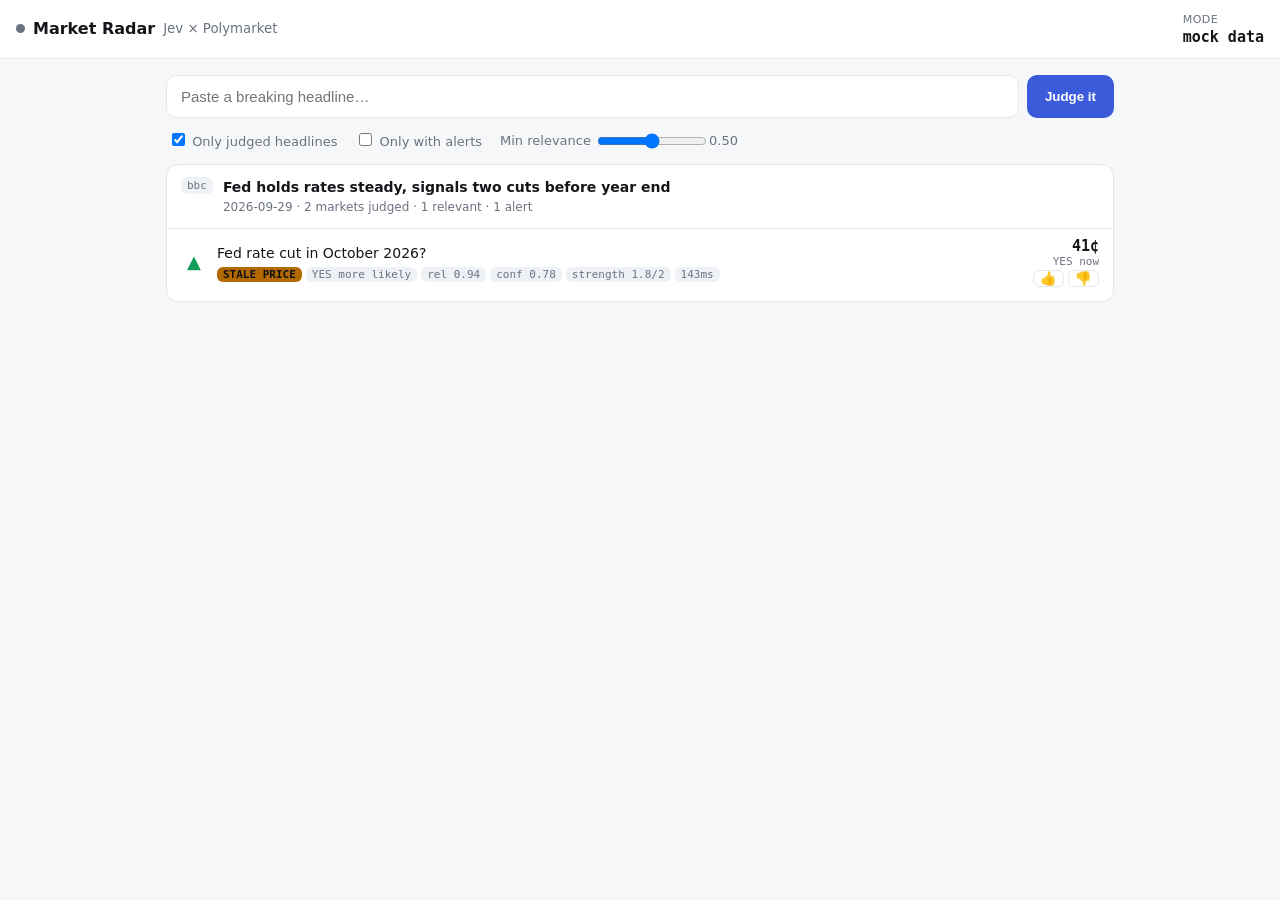
==== web/index.html @ 79f356f4 "Jev market radar prototype: markets, news ingest, Jev judge, alerts, API, dashboard, eval Co-Authore" ====
<!doctype html>
<html lang="en">
<head>
<meta charset="utf-8">
<meta name="viewport" content="width=device-width, initial-scale=1">
<title>Market Radar</title>
<link rel="stylesheet" href="style.css">
</head>
<body>
<header class="top">
  <div class="brand"><span class="dot" id="live"></span> Market Radar <small>Jev × Polymarket</small></div>
  <dl class="stats" id="stats"></dl>
</header>

<main>
  <form id="paste" class="paste">
    <input id="title" placeholder="Paste a breaking headline…" autocomplete="off" required>
    <button type="submit">Judge it</button>
  </form>

  <div class="bar">
    <label><input type="checkbox" id="onlyJudged" checked> Only judged headlines</label>
    <label><input type="checkbox" id="onlyAlerts"> Only with alerts</label>
    <label>Min relevance <input type="range" id="minRel" min="0" max="1" step="0.05" value="0.5"><span id="minRelV">0.50</span></label>
  </div>

  <section id="feed" class="feed"></section>
</main>

<template id="tpl-card">
  <article class="card">
    <button class="head" type="button">
      <span class="src"></span>
      <span class="title"></span>
      <span class="meta"></span>
    </button>
    <ol class="judgments"></ol>
  </article>
</template>

<script src="app.js"></script>
</body>
</html>
---- web/style.css ----
:root {
  --bg: #f6f7f9; --panel: #ffffff; --ink: #14161a; --muted: #6b7280; --line: #e4e7ec;
  --yes: #0f9d58; --no: #d93025; --warn: #b26a00; --accent: #3b5bdb; --chip: #eef1f6;
  --mono: ui-monospace, SFMono-Regular, Menlo, monospace;
}
@media (prefers-color-scheme: dark) {
  :root {
    --bg: #0d0f12; --panel: #15181d; --ink: #e8eaed; --muted: #8b93a1; --line: #242a33;
    --yes: #34c77b; --no: #ff6b61; --warn: #f0a93b; --accent: #7c9cff; --chip: #1e232b;
  }
}
* { box-sizing: border-box; }
body { margin: 0; background: var(--bg); color: var(--ink); font: 14px/1.45 -apple-system, system-ui, sans-serif; }
.top { position: sticky; top: 0; z-index: 2; display: flex; flex-wrap: wrap; gap: 12px 24px; align-items: center;
  justify-content: space-between; padding: 12px 16px; background: var(--panel); border-bottom: 1px solid var(--line); }
.brand { font-weight: 700; font-size: 16px; display: flex; align-items: center; gap: 8px; }
.brand small { font-weight: 400; color: var(--muted); }
.dot { width: 9px; height: 9px; border-radius: 50%; background: var(--muted); }
.dot.on { background: var(--yes); box-shadow: 0 0 0 4px color-mix(in srgb, var(--yes) 25%, transparent); }
.stats { display: flex; flex-wrap: wrap; gap: 6px 18px; margin: 0; }
.stats div { display: flex; flex-direction: column; }
.stats dt { font-size: 11px; color: var(--muted); text-transform: uppercase; letter-spacing: .04em; }
.stats dd { margin: 0; font: 600 15px var(--mono); }
main { max-width: 980px; margin: 0 auto; padding: 16px; }
.paste { display: flex; gap: 8px; }
.paste input { flex: 1; min-width: 0; padding: 12px 14px; font-size: 15px; border-radius: 10px; border: 1px solid var(--line);
  background: var(--panel); color: var(--ink); }
.paste button { padding: 0 18px; border: 0; border-radius: 10px; background: var(--accent); color: #fff; font-weight: 600; cursor: pointer; }
.paste button:disabled { opacity: .6; cursor: progress; }
.bar { display: flex; flex-wrap: wrap; gap: 8px 18px; margin: 12px 2px; color: var(--muted); font-size: 13px; align-items: center; }
.bar input[type=range] { vertical-align: middle; width: 110px; }
.feed { display: flex; flex-direction: column; gap: 10px; }
.card { background: var(--panel); border: 1px solid var(--line); border-radius: 12px; overflow: hidden; }
.card.fresh { animation: flash 1.2s ease-out; }
@keyframes flash { from { box-shadow: 0 0 0 3px var(--accent); } to { box-shadow: 0 0 0 0 transparent; } }
.head { all: unset; display: grid; grid-template-columns: auto 1fr; gap: 2px 10px; padding: 12px 14px; cursor: pointer; width: 100%; box-sizing: border-box; }
.src { grid-row: span 2; align-self: start; font: 11px var(--mono); color: var(--muted); background: var(--chip); padding: 2px 6px; border-radius: 6px; }
.title { font-weight: 600; }
.meta { color: var(--muted); font-size: 12px; }
.judgments { list-style: none; margin: 0; padding: 0 0 6px; border-top: 1px solid var(--line); }
.card.collapsed .judgments { display: none; }
.j { display: grid; grid-template-columns: 26px 1fr auto; gap: 4px 10px; padding: 8px 14px; align-items: center; }
.j + .j { border-top: 1px dashed var(--line); }
.arrow { font-size: 18px; text-align: center; }
.up { color: var(--yes); } .down { color: var(--no); } .flat { color: var(--muted); }
.q a { color: inherit; text-decoration: none; } .q a:hover { text-decoration: underline; }
.chips { display: flex; flex-wrap: wrap; gap: 4px; margin-top: 3px; }
.chip { font: 11px var(--mono); background: var(--chip); padding: 1px 6px; border-radius: 6px; color: var(--muted); }
.chip.alert { background: var(--warn); color: #111; font-weight: 700; }
.price { font: 600 15px var(--mono); text-align: right; }
.price small { display: block; font-weight: 400; font-size: 11px; color: var(--muted); }
.vote { display: flex; gap: 4px; justify-content: flex-end; margin-top: 2px; }
.vote button { border: 1px solid var(--line); background: transparent; color: var(--ink); border-radius: 6px; cursor: pointer; padding: 0 6px; }
.vote button.done { background: var(--chip); }
.empty { color: var(--muted); padding: 30px; text-align: center; }
@media (max-width: 600px) { .j { grid-template-columns: 22px 1fr; } .price { grid-column: 2; text-align: left; } }
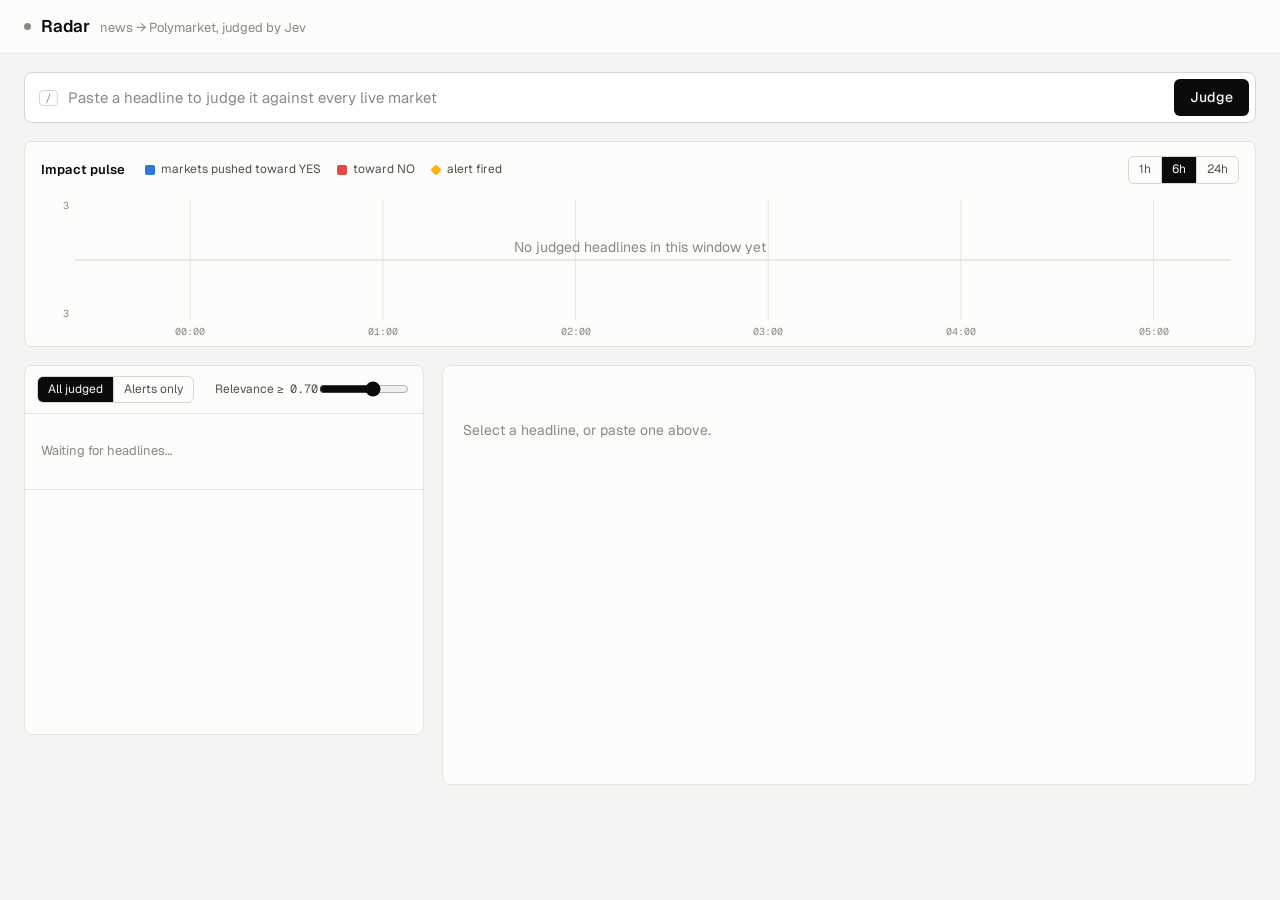
==== commit c42554ef: "Radar dashboard v2, honest hit-rate stats, prompt versioning, feedback-to-eval export Co-Authored-By" ====
--- a/web/index.html
+++ b/web/index.html
@@ -3,40 +3,55 @@
 <head>
 <meta charset="utf-8">
 <meta name="viewport" content="width=device-width, initial-scale=1">
-<title>Market Radar</title>
+<title>Radar</title>
+<link rel="preconnect" href="https://fonts.googleapis.com">
+<link rel="preconnect" href="https://fonts.gstatic.com" crossorigin>
+<link href="https://fonts.googleapis.com/css2?family=Geist:wght@400;500;600&family=Geist+Mono:wght@400;500&display=swap" rel="stylesheet">
 <link rel="stylesheet" href="style.css">
 </head>
 <body>
 <header class="top">
-  <div class="brand"><span class="dot" id="live"></span> Market Radar <small>Jev × Polymarket</small></div>
-  <dl class="stats" id="stats"></dl>
+  <div class="brand">
+    <span class="live" id="live" title="Live stream"></span>
+    <strong>Radar</strong><span class="sub">news → Polymarket, judged by Jev</span>
+  </div>
+  <dl class="kpis" id="kpis"></dl>
 </header>
 
-<main>
-  <form id="paste" class="paste">
-    <input id="title" placeholder="Paste a breaking headline…" autocomplete="off" required>
-    <button type="submit">Judge it</button>
-  </form>
+<form class="cmd" id="cmd" autocomplete="off">
+  <span class="kbd">/</span>
+  <input id="cmdInput" placeholder="Paste a headline to judge it against every live market">
+  <button type="submit" id="cmdBtn">Judge</button>
+</form>
 
-  <div class="bar">
-    <label><input type="checkbox" id="onlyJudged" checked> Only judged headlines</label>
-    <label><input type="checkbox" id="onlyAlerts"> Only with alerts</label>
-    <label>Min relevance <input type="range" id="minRel" min="0" max="1" step="0.05" value="0.5"><span id="minRelV">0.50</span></label>
+<section class="pulse" aria-label="Headline impact over time">
+  <div class="pulse-head">
+    <h2>Impact pulse</h2>
+    <p class="legend">
+      <span><i class="sw yes"></i>markets pushed toward YES</span>
+      <span><i class="sw no"></i>toward NO</span>
+      <span><i class="sw alert"></i>alert fired</span>
+    </p>
+    <div class="seg" id="range" role="group" aria-label="Time range">
+      <button data-h="1">1h</button><button data-h="6" class="on">6h</button><button data-h="24">24h</button>
+    </div>
   </div>
+  <div class="pulse-plot" id="pulse"><div class="tip" id="tip" hidden></div></div>
+</section>
 
-  <section id="feed" class="feed"></section>
+<main class="grid">
+  <section class="feed-col">
+    <div class="feed-head">
+      <div class="seg" id="filter" role="group" aria-label="Filter">
+        <button data-f="all" class="on">All judged</button><button data-f="alerts">Alerts only</button>
+      </div>
+      <label class="rel">Relevance ≥ <output id="minRelV">0.70</output>
+        <input type="range" id="minRel" min="0.3" max="0.95" step="0.05" value="0.7"></label>
+    </div>
+    <ol class="feed" id="feed"></ol>
+  </section>
+  <section class="detail" id="detail" aria-live="polite"></section>
 </main>
-
-<template id="tpl-card">
-  <article class="card">
-    <button class="head" type="button">
-      <span class="src"></span>
-      <span class="title"></span>
-      <span class="meta"></span>
-    </button>
-    <ol class="judgments"></ol>
-  </article>
-</template>
 
 <script src="app.js"></script>
 </body>
--- a/web/style.css
+++ b/web/style.css
@@ -1,56 +1,154 @@
 :root {
-  --bg: #f6f7f9; --panel: #ffffff; --ink: #14161a; --muted: #6b7280; --line: #e4e7ec;
-  --yes: #0f9d58; --no: #d93025; --warn: #b26a00; --accent: #3b5bdb; --chip: #eef1f6;
-  --mono: ui-monospace, SFMono-Regular, Menlo, monospace;
+  color-scheme: light;
+  --bg: #f4f4f2; --surface: #fcfcfb; --raise: #ffffff; --line: #e6e5e1; --line-2: #d6d5d0;
+  --ink: #0b0b0b; --ink-2: #52514e; --ink-3: #8a8983;
+  --yes: #2a78d6; --yes-soft: #9ec5f4; --no: #e34948; --no-soft: #f3a7a6; --mid: #d9d8d3;
+  --warn: #fab219; --good: #0ca30c; --bad: #d03b3b; --focus: #2a78d6;
+  --sans: "Geist", ui-sans-serif, system-ui, -apple-system, sans-serif;
+  --mono: "Geist Mono", ui-monospace, SFMono-Regular, Menlo, monospace;
 }
 @media (prefers-color-scheme: dark) {
-  :root {
-    --bg: #0d0f12; --panel: #15181d; --ink: #e8eaed; --muted: #8b93a1; --line: #242a33;
-    --yes: #34c77b; --no: #ff6b61; --warn: #f0a93b; --accent: #7c9cff; --chip: #1e232b;
+  :root:where(:not([data-theme="light"])) {
+    color-scheme: dark;
+    --bg: #111110; --surface: #1a1a19; --raise: #21211f; --line: #2c2c2a; --line-2: #3a3a37;
+    --ink: #f5f5f3; --ink-2: #c3c2b7; --ink-3: #87867f;
+    --yes: #3987e5; --yes-soft: #1c5cab; --no: #e66767; --no-soft: #8f3434; --mid: #383835;
   }
 }
+:root[data-theme="dark"] {
+  color-scheme: dark;
+  --bg: #111110; --surface: #1a1a19; --raise: #21211f; --line: #2c2c2a; --line-2: #3a3a37;
+  --ink: #f5f5f3; --ink-2: #c3c2b7; --ink-3: #87867f;
+  --yes: #3987e5; --yes-soft: #1c5cab; --no: #e66767; --no-soft: #8f3434; --mid: #383835;
+}
 * { box-sizing: border-box; }
-body { margin: 0; background: var(--bg); color: var(--ink); font: 14px/1.45 -apple-system, system-ui, sans-serif; }
-.top { position: sticky; top: 0; z-index: 2; display: flex; flex-wrap: wrap; gap: 12px 24px; align-items: center;
-  justify-content: space-between; padding: 12px 16px; background: var(--panel); border-bottom: 1px solid var(--line); }
-.brand { font-weight: 700; font-size: 16px; display: flex; align-items: center; gap: 8px; }
-.brand small { font-weight: 400; color: var(--muted); }
-.dot { width: 9px; height: 9px; border-radius: 50%; background: var(--muted); }
-.dot.on { background: var(--yes); box-shadow: 0 0 0 4px color-mix(in srgb, var(--yes) 25%, transparent); }
-.stats { display: flex; flex-wrap: wrap; gap: 6px 18px; margin: 0; }
-.stats div { display: flex; flex-direction: column; }
-.stats dt { font-size: 11px; color: var(--muted); text-transform: uppercase; letter-spacing: .04em; }
-.stats dd { margin: 0; font: 600 15px var(--mono); }
-main { max-width: 980px; margin: 0 auto; padding: 16px; }
-.paste { display: flex; gap: 8px; }
-.paste input { flex: 1; min-width: 0; padding: 12px 14px; font-size: 15px; border-radius: 10px; border: 1px solid var(--line);
-  background: var(--panel); color: var(--ink); }
-.paste button { padding: 0 18px; border: 0; border-radius: 10px; background: var(--accent); color: #fff; font-weight: 600; cursor: pointer; }
-.paste button:disabled { opacity: .6; cursor: progress; }
-.bar { display: flex; flex-wrap: wrap; gap: 8px 18px; margin: 12px 2px; color: var(--muted); font-size: 13px; align-items: center; }
-.bar input[type=range] { vertical-align: middle; width: 110px; }
-.feed { display: flex; flex-direction: column; gap: 10px; }
-.card { background: var(--panel); border: 1px solid var(--line); border-radius: 12px; overflow: hidden; }
-.card.fresh { animation: flash 1.2s ease-out; }
-@keyframes flash { from { box-shadow: 0 0 0 3px var(--accent); } to { box-shadow: 0 0 0 0 transparent; } }
-.head { all: unset; display: grid; grid-template-columns: auto 1fr; gap: 2px 10px; padding: 12px 14px; cursor: pointer; width: 100%; box-sizing: border-box; }
-.src { grid-row: span 2; align-self: start; font: 11px var(--mono); color: var(--muted); background: var(--chip); padding: 2px 6px; border-radius: 6px; }
-.title { font-weight: 600; }
-.meta { color: var(--muted); font-size: 12px; }
-.judgments { list-style: none; margin: 0; padding: 0 0 6px; border-top: 1px solid var(--line); }
-.card.collapsed .judgments { display: none; }
-.j { display: grid; grid-template-columns: 26px 1fr auto; gap: 4px 10px; padding: 8px 14px; align-items: center; }
-.j + .j { border-top: 1px dashed var(--line); }
-.arrow { font-size: 18px; text-align: center; }
-.up { color: var(--yes); } .down { color: var(--no); } .flat { color: var(--muted); }
-.q a { color: inherit; text-decoration: none; } .q a:hover { text-decoration: underline; }
-.chips { display: flex; flex-wrap: wrap; gap: 4px; margin-top: 3px; }
-.chip { font: 11px var(--mono); background: var(--chip); padding: 1px 6px; border-radius: 6px; color: var(--muted); }
-.chip.alert { background: var(--warn); color: #111; font-weight: 700; }
-.price { font: 600 15px var(--mono); text-align: right; }
-.price small { display: block; font-weight: 400; font-size: 11px; color: var(--muted); }
-.vote { display: flex; gap: 4px; justify-content: flex-end; margin-top: 2px; }
-.vote button { border: 1px solid var(--line); background: transparent; color: var(--ink); border-radius: 6px; cursor: pointer; padding: 0 6px; }
-.vote button.done { background: var(--chip); }
-.empty { color: var(--muted); padding: 30px; text-align: center; }
-@media (max-width: 600px) { .j { grid-template-columns: 22px 1fr; } .price { grid-column: 2; text-align: left; } }
+html, body { margin: 0; background: var(--bg); color: var(--ink); }
+body { font: 14px/1.45 var(--sans); -webkit-font-smoothing: antialiased; font-feature-settings: "ss01"; }
+button, input { font: inherit; color: inherit; }
+.num, .kpis dd, .mono { font-family: var(--mono); font-variant-numeric: tabular-nums; }
+:focus-visible { outline: 2px solid var(--focus); outline-offset: 2px; }
+
+/* top bar */
+.top { display: flex; flex-wrap: wrap; align-items: center; justify-content: space-between; gap: 10px 32px;
+  padding: 14px 24px; border-bottom: 1px solid var(--line); background: var(--surface); }
+.brand { display: flex; align-items: baseline; gap: 10px; }
+.brand strong { font-weight: 600; font-size: 17px; letter-spacing: -0.01em; }
+.brand .sub { color: var(--ink-3); font-size: 13px; }
+.live { width: 7px; height: 7px; border-radius: 50%; background: var(--ink-3); align-self: center; }
+.live.on { background: var(--good); animation: breathe 2.4s ease-in-out infinite; }
+@keyframes breathe { 50% { opacity: .35; } }
+.kpis { display: flex; flex-wrap: wrap; gap: 4px 28px; margin: 0; }
+.kpis div { display: grid; }
+.kpis dt { font-size: 11px; color: var(--ink-3); letter-spacing: .02em; }
+.kpis dd { margin: 0; font-size: 15px; font-weight: 500; }
+
+/* command bar */
+.cmd { display: flex; align-items: center; gap: 10px; margin: 18px 24px 0; padding: 6px 6px 6px 14px;
+  background: var(--raise); border: 1px solid var(--line-2); border-radius: 8px; }
+.cmd:focus-within { border-color: var(--focus); }
+.cmd input { flex: 1; min-width: 0; border: 0; background: transparent; padding: 8px 0; font-size: 15px; outline: none; }
+.cmd input::placeholder { color: var(--ink-3); }
+.kbd { font: 11px var(--mono); color: var(--ink-3); border: 1px solid var(--line-2); border-radius: 4px; padding: 0 5px; }
+.cmd button { border: 0; border-radius: 6px; background: var(--ink); color: var(--bg); padding: 8px 16px; font-weight: 500; cursor: pointer; }
+.cmd button:disabled { opacity: .55; cursor: progress; }
+
+/* pulse */
+.pulse { margin: 18px 24px 0; background: var(--surface); border: 1px solid var(--line); border-radius: 8px; padding: 14px 16px 6px; }
+.pulse-head { display: flex; flex-wrap: wrap; align-items: center; gap: 8px 20px; }
+.pulse-head h2 { font-size: 13px; font-weight: 600; margin: 0; }
+.legend { display: flex; flex-wrap: wrap; gap: 4px 16px; margin: 0; font-size: 12px; color: var(--ink-2); flex: 1; }
+.legend span { display: inline-flex; align-items: center; gap: 6px; }
+.sw { width: 10px; height: 10px; border-radius: 2px; display: inline-block; }
+.sw.yes { background: var(--yes); } .sw.no { background: var(--no); }
+.sw.alert { background: var(--warn); transform: rotate(45deg) scale(.8); }
+.seg { display: inline-flex; border: 1px solid var(--line-2); border-radius: 6px; overflow: hidden; }
+.seg button { border: 0; background: transparent; padding: 4px 10px; font-size: 12px; color: var(--ink-2); cursor: pointer; }
+.seg button + button { border-left: 1px solid var(--line-2); }
+.seg button.on { background: var(--ink); color: var(--bg); }
+.pulse-plot { position: relative; height: 150px; margin-top: 6px; }
+.pulse-plot svg { display: block; width: 100%; height: 100%; }
+.pulse-plot .axis text { fill: var(--ink-3); font: 10px var(--mono); }
+.pulse-plot .grid line { stroke: var(--line); }
+.pulse-plot .mid { stroke: var(--line-2); }
+.pulse-plot .hit { fill: transparent; cursor: pointer; }
+.pulse-plot .bar.sel { outline: none; }
+.pulse-plot .cross { stroke: var(--ink-3); stroke-dasharray: 2 3; }
+.tip { position: absolute; z-index: 3; pointer-events: none; max-width: 320px; background: var(--raise); border: 1px solid var(--line-2);
+  border-radius: 6px; padding: 8px 10px; font-size: 12px; box-shadow: 0 6px 20px rgb(0 0 0 / .12); }
+.tip b { display: block; font-weight: 500; margin-bottom: 4px; }
+.tip .row { display: flex; gap: 12px; color: var(--ink-2); font-family: var(--mono); }
+
+/* layout */
+.grid { display: grid; grid-template-columns: minmax(300px, 400px) 1fr; gap: 18px; margin: 18px 24px 40px; align-items: start; }
+.feed-col { background: var(--surface); border: 1px solid var(--line); border-radius: 8px; overflow: hidden; position: sticky; top: 12px; }
+.feed-head { display: flex; flex-wrap: wrap; align-items: center; justify-content: space-between; gap: 8px; padding: 10px 12px; border-bottom: 1px solid var(--line); }
+.rel { display: flex; align-items: center; gap: 6px; font-size: 12px; color: var(--ink-2); }
+.rel output { font-family: var(--mono); width: 3ch; }
+.rel input { width: 90px; accent-color: var(--ink); }
+.feed { list-style: none; margin: 0; padding: 0; max-height: calc(100vh - 420px); min-height: 320px; overflow: auto; }
+.feed li { border-bottom: 1px solid var(--line); }
+.feed button { all: unset; box-sizing: border-box; display: grid; grid-template-columns: 40px 1fr auto; gap: 2px 10px; width: 100%; padding: 10px 12px; cursor: pointer; }
+.feed button:hover { background: var(--raise); }
+.feed li.sel button { background: var(--raise); box-shadow: inset 2px 0 0 var(--ink); }
+.feed li.fresh button { animation: fresh 1.6s ease-out; }
+@keyframes fresh { from { background: color-mix(in srgb, var(--focus) 14%, transparent); } }
+.t { font: 11px var(--mono); color: var(--ink-3); padding-top: 2px; }
+.h { font-size: 13px; line-height: 1.35; display: -webkit-box; -webkit-line-clamp: 2; -webkit-box-orient: vertical; overflow: hidden; }
+.s { grid-column: 2; font-size: 11px; color: var(--ink-3); }
+.mini { grid-row: 1 / span 2; grid-column: 3; display: flex; flex-direction: column; align-items: flex-end; gap: 4px; }
+.mini svg { display: block; }
+.badge { font: 500 10px var(--mono); letter-spacing: .03em; padding: 1px 5px; border-radius: 3px; background: var(--warn); color: #1a1400; }
+.empty { padding: 28px 16px; color: var(--ink-3); font-size: 13px; }
+
+/* detail */
+.detail { background: var(--surface); border: 1px solid var(--line); border-radius: 8px; min-height: 420px; }
+.d-head { padding: 18px 20px 14px; border-bottom: 1px solid var(--line); }
+.d-head .meta { font-size: 12px; color: var(--ink-3); display: flex; flex-wrap: wrap; gap: 4px 14px; }
+.d-head .meta a { color: inherit; }
+.d-head h1 { font-size: 20px; line-height: 1.3; font-weight: 600; letter-spacing: -0.015em; margin: 6px 0 12px; text-wrap: balance; }
+.d-kpis { display: flex; flex-wrap: wrap; gap: 4px 24px; font-size: 12px; color: var(--ink-2); }
+.d-kpis b { font: 500 13px var(--mono); color: var(--ink); margin-right: 4px; }
+.mk { list-style: none; margin: 0; padding: 0; }
+.mk > li { border-bottom: 1px solid var(--line); }
+.mk-row { all: unset; box-sizing: border-box; display: grid; grid-template-columns: 22px 1fr 128px 64px; gap: 6px 14px; align-items: center; width: 100%; padding: 12px 20px; cursor: pointer; }
+.mk-row:hover { background: var(--raise); }
+.dir { font: 600 13px var(--mono); text-align: center; }
+.dir.up { color: var(--yes); } .dir.down { color: var(--no); } .dir.flat { color: var(--ink-3); }
+.q { font-size: 14px; line-height: 1.35; }
+.q .fx { display: flex; flex-wrap: wrap; gap: 2px 12px; margin-top: 4px; font-size: 12px; color: var(--ink-2); }
+.q .fx .al { color: var(--ink); font-weight: 500; display: inline-flex; gap: 5px; align-items: center; }
+.q .fx .al::before { content: ""; width: 7px; height: 7px; background: var(--warn); transform: rotate(45deg); }
+.q .fx .warn { color: var(--ink-3); text-decoration: underline dotted; }
+.meter { display: grid; gap: 5px; font: 11px var(--mono); color: var(--ink-3); }
+.meter .bar { height: 4px; background: var(--mid); border-radius: 2px; overflow: hidden; }
+.meter .bar i { display: block; height: 100%; background: var(--ink-2); border-radius: 2px; }
+.dots { display: flex; gap: 3px; } .dots i { width: 14px; height: 4px; border-radius: 2px; background: var(--mid); } .dots i.on { background: var(--ink-2); }
+.px { text-align: right; } .px b { font: 500 16px var(--mono); display: block; }
+.px small { font: 11px var(--mono); color: var(--ink-3); }
+.mk-more { display: none; grid-template-columns: 1fr 260px; gap: 18px; padding: 0 20px 16px 56px; }
+.mk > li.open .mk-more { display: grid; }
+.rules { font-size: 12px; color: var(--ink-2); white-space: pre-line; max-height: 150px; overflow: auto; border-left: 2px solid var(--line-2); padding-left: 10px; }
+.side h3 { font-size: 11px; font-weight: 500; color: var(--ink-3); margin: 0 0 6px; letter-spacing: .02em; }
+.dist { display: flex; height: 10px; gap: 2px; margin-bottom: 4px; }
+.dist i { display: block; height: 100%; border-radius: 2px; min-width: 2px; }
+.dist-l { display: flex; justify-content: space-between; font: 10px var(--mono); color: var(--ink-3); margin-bottom: 14px; }
+.react { display: block; }
+.react .base { stroke: var(--ink-3); stroke-dasharray: 3 3; }
+.react text { fill: var(--ink-3); font: 10px var(--mono); }
+.verdict { font: 11px var(--mono); margin-top: 4px; }
+.verdict.hit { color: var(--good); } .verdict.miss { color: var(--bad); }
+.vote { display: flex; gap: 6px; margin-top: 12px; }
+.vote button { border: 1px solid var(--line-2); background: transparent; border-radius: 5px; padding: 3px 10px; font-size: 12px; cursor: pointer; color: var(--ink-2); }
+.vote button.on { background: var(--ink); color: var(--bg); border-color: var(--ink); }
+.none { padding: 40px 20px; color: var(--ink-3); }
+
+@media (max-width: 900px) {
+  .top, .cmd, .pulse, .grid { margin-left: 16px; margin-right: 16px; }
+  .top { margin: 0; padding: 12px 16px; }
+  .grid { grid-template-columns: 1fr; }
+  .feed-col { position: static; }
+  .feed { max-height: 360px; }
+  .mk-row { grid-template-columns: 22px 1fr 64px; padding: 12px 14px; }
+  .mk-row .meter { grid-column: 2; grid-row: 2; }
+  .mk-more { grid-template-columns: 1fr; padding: 0 14px 14px 50px; }
+}
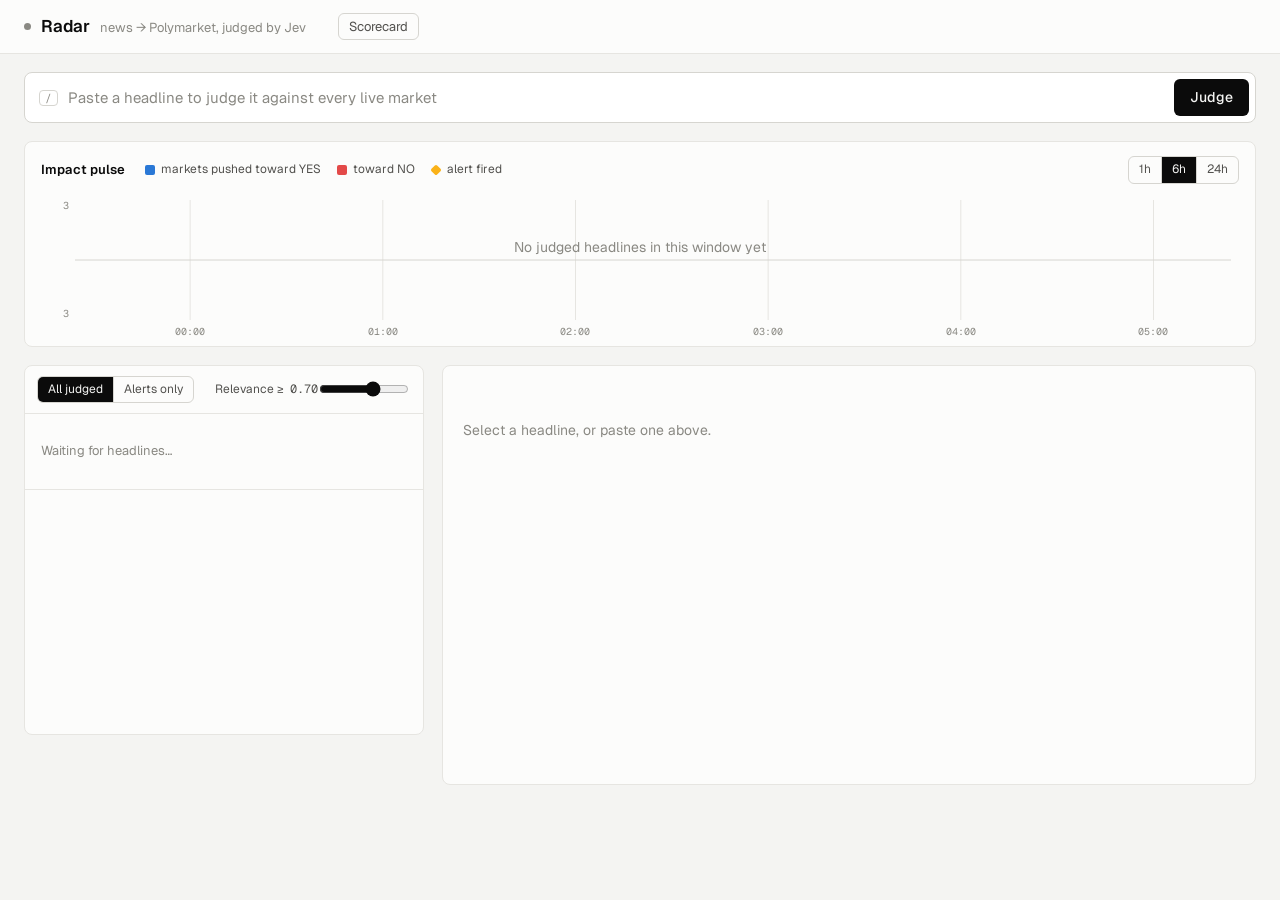
==== commit 928497c3: "Volume-gated alerts, Jev cross-source dedupe, scorecard page, atomic worker claim Co-Authored-By: WO" ====
--- a/web/index.html
+++ b/web/index.html
@@ -15,6 +15,7 @@
     <span class="live" id="live" title="Live stream"></span>
     <strong>Radar</strong><span class="sub">news → Polymarket, judged by Jev</span>
   </div>
+  <nav class="nav"><a href="/scorecard.html">Scorecard</a></nav>
   <dl class="kpis" id="kpis"></dl>
 </header>
 
--- a/web/style.css
+++ b/web/style.css
@@ -37,7 +37,9 @@
 .live { width: 7px; height: 7px; border-radius: 50%; background: var(--ink-3); align-self: center; }
 .live.on { background: var(--good); animation: breathe 2.4s ease-in-out infinite; }
 @keyframes breathe { 50% { opacity: .35; } }
-.kpis { display: flex; flex-wrap: wrap; gap: 4px 28px; margin: 0; }
+.nav a { font-size: 13px; color: var(--ink-2); text-decoration: none; border: 1px solid var(--line-2); border-radius: 6px; padding: 4px 10px; }
+.nav a:hover { color: var(--ink); border-color: var(--ink-3); }
+.kpis { display: flex; margin-left: auto !important; flex-wrap: wrap; gap: 4px 28px; margin: 0; }
 .kpis div { display: grid; }
 .kpis dt { font-size: 11px; color: var(--ink-3); letter-spacing: .02em; }
 .kpis dd { margin: 0; font-size: 15px; font-weight: 500; }
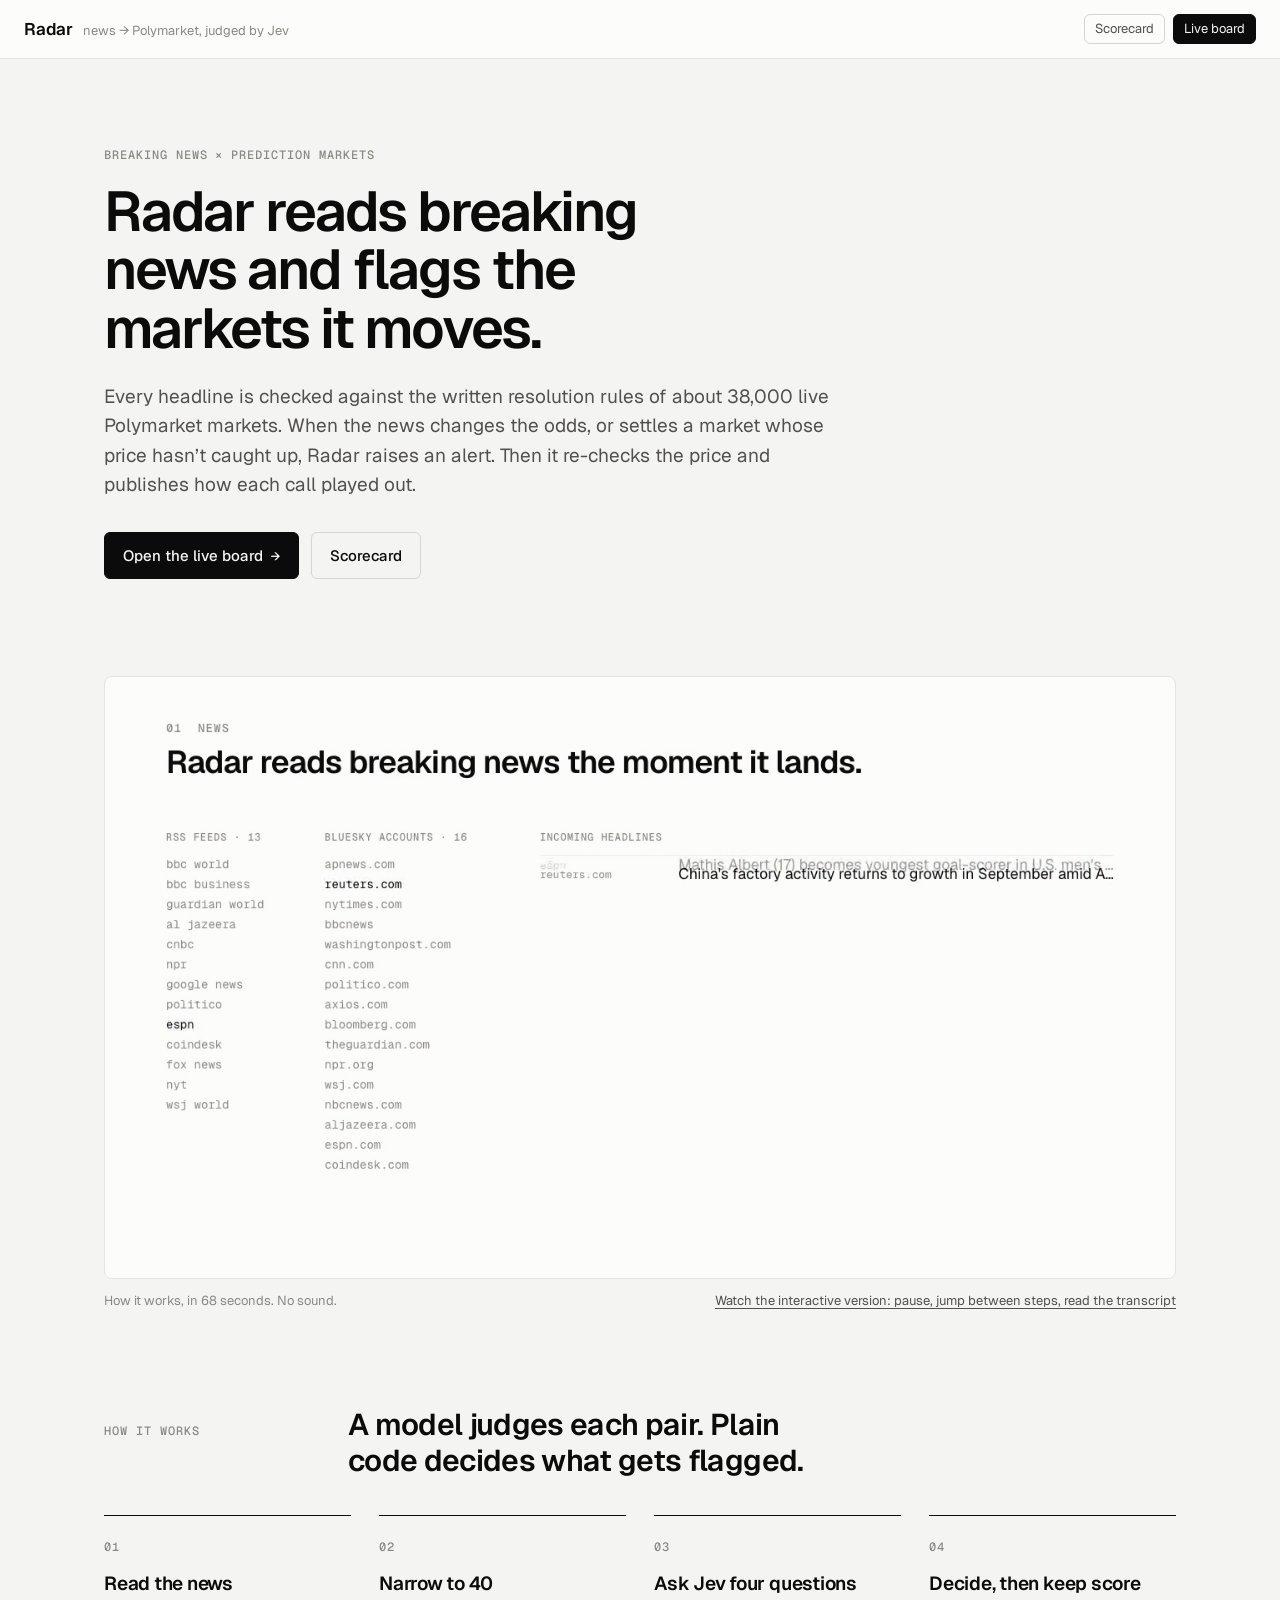
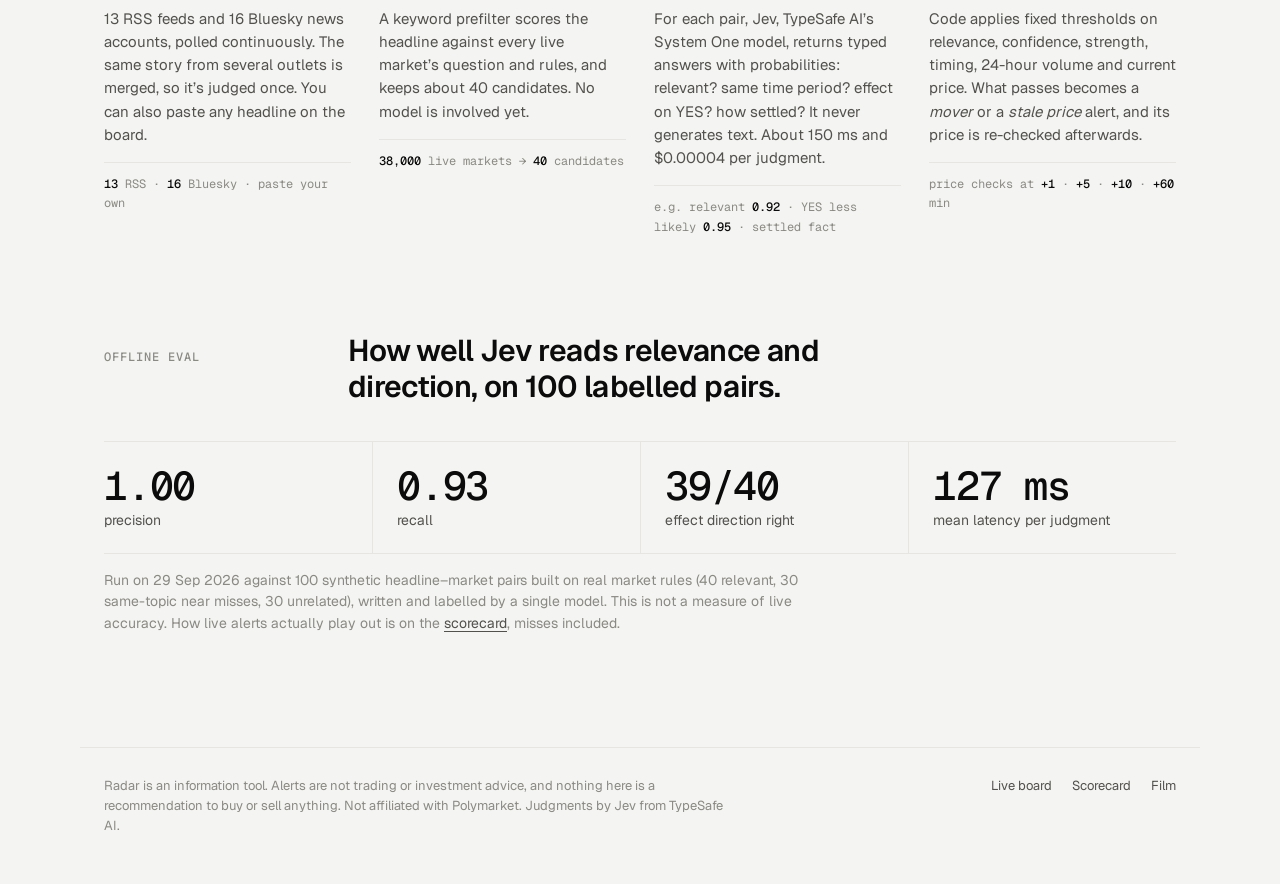
==== commit 9129ca57: "Landing page with explainer film (video + interactive), root now landing, board at /board.html Co-Au" ====
--- a/web/index.html
+++ b/web/index.html
@@ -4,56 +4,209 @@
 <meta charset="utf-8">
 <meta name="viewport" content="width=device-width, initial-scale=1">
 <title>Radar</title>
+<meta name="description" content="Radar reads breaking news, checks each headline against the resolution rules of about 38,000 live Polymarket markets, and flags the markets the news moves.">
 <link rel="preconnect" href="https://fonts.googleapis.com">
 <link rel="preconnect" href="https://fonts.gstatic.com" crossorigin>
 <link href="https://fonts.googleapis.com/css2?family=Geist:wght@400;500;600&family=Geist+Mono:wght@400;500&display=swap" rel="stylesheet">
 <link rel="stylesheet" href="style.css">
+<style>
+  body { font-size: 16px; line-height: 1.55; }
+  a { color: inherit; }
+  .wrap { max-width: 1120px; margin: 0 auto; padding: 0 24px; }
+  .top { padding: 14px 24px; }
+  .top .nav { display: flex; gap: 8px; }
+  .top .nav a.solid { background: var(--ink); color: var(--bg); border-color: var(--ink); }
+  .top .nav a.solid:hover { color: var(--bg); opacity: .88; }
+
+  /* hero */
+  .hero { padding-top: 88px; padding-bottom: 56px; }
+  .eyebrow { font: 500 12px var(--mono); letter-spacing: .08em; text-transform: uppercase; color: var(--ink-3); margin: 0 0 20px; }
+  .hero h1 { font-size: 56px; line-height: 1.04; font-weight: 600; letter-spacing: -0.035em; margin: 0; max-width: 17ch; text-wrap: balance; }
+  .lead { font-size: 19px; line-height: 1.55; color: var(--ink-2); max-width: 58ch; margin: 24px 0 0; text-wrap: pretty; }
+  .cta { display: flex; flex-wrap: wrap; align-items: center; gap: 12px; margin-top: 32px; }
+  .btn { display: inline-flex; align-items: center; gap: 8px; font-size: 15px; font-weight: 500; text-decoration: none; border-radius: 6px; padding: 11px 18px; border: 1px solid var(--line-2); color: var(--ink); background: transparent; }
+  .btn:hover { border-color: var(--ink-3); }
+  .btn.primary { background: var(--ink); color: var(--bg); border-color: var(--ink); }
+  .btn.primary:hover { opacity: .88; }
+  .btn .ar { font-family: var(--mono); }
+  .livecount { margin: 22px 0 0; font: 13px var(--mono); color: var(--ink-3); font-variant-numeric: tabular-nums; min-height: 1.5em; }
+  .livecount b { color: var(--ink-2); font-weight: 500; }
+
+  /* film */
+  .film { margin: 0; }
+  .vframe { position: relative; aspect-ratio: 16 / 9; background: var(--surface); border: 1px solid var(--line); border-radius: 8px; overflow: hidden; }
+  .vframe video, .vframe iframe { position: absolute; inset: 0; width: 100%; height: 100%; border: 0; display: block; }
+  .film figcaption { display: flex; flex-wrap: wrap; justify-content: space-between; gap: 6px 24px; margin-top: 12px; font-size: 13px; color: var(--ink-3); }
+  .film figcaption a { color: var(--ink-2); text-underline-offset: 3px; }
+  .film figcaption a:hover { color: var(--ink); }
+
+  /* sections */
+  .sec { padding-top: 96px; }
+  .sec-head { display: grid; grid-template-columns: 220px 1fr; gap: 24px; align-items: baseline; margin-bottom: 36px; }
+  .sec-head .k { font: 500 12px var(--mono); letter-spacing: .08em; text-transform: uppercase; color: var(--ink-3); }
+  .sec-head h2 { font-size: 30px; line-height: 1.2; font-weight: 600; letter-spacing: -0.022em; margin: 0; max-width: 28ch; text-wrap: balance; }
+
+  .steps { list-style: none; margin: 0; padding: 0; display: grid; grid-template-columns: repeat(4, minmax(0, 1fr)); gap: 0 28px; counter-reset: s; }
+  .steps li { border-top: 1px solid var(--ink); padding-top: 18px; }
+  .steps .n { font: 500 12px var(--mono); color: var(--ink-3); letter-spacing: .06em; }
+  .steps h3 { font-size: 19px; font-weight: 600; letter-spacing: -0.012em; margin: 10px 0 8px; }
+  .steps p { margin: 0; font-size: 15px; line-height: 1.55; color: var(--ink-2); }
+  .steps .d { display: block; margin-top: 16px; padding-top: 12px; border-top: 1px solid var(--line); font: 12px/1.6 var(--mono); color: var(--ink-3); font-variant-numeric: tabular-nums; }
+  .steps .d b { color: var(--ink); font-weight: 500; }
+
+  .nums { display: grid; grid-template-columns: repeat(4, minmax(0, 1fr)); border-top: 1px solid var(--line); border-bottom: 1px solid var(--line); }
+  .nums div { padding: 22px 0 20px; }
+  .nums div + div { padding-left: 24px; border-left: 1px solid var(--line); }
+  .nums b { display: block; font: 500 40px/1.1 var(--mono); letter-spacing: -0.03em; font-variant-numeric: tabular-nums; }
+  .nums span { font-size: 14px; color: var(--ink-2); }
+  .caveat { font-size: 14px; color: var(--ink-3); margin: 16px 0 0; max-width: 78ch; }
+  .caveat a { color: var(--ink-2); text-underline-offset: 3px; }
+
+  footer.wrap { margin-top: 112px; padding-top: 28px; padding-bottom: 48px; }
+  footer { border-top: 1px solid var(--line); font-size: 13px; color: var(--ink-3); }
+  footer .row { display: flex; flex-wrap: wrap; justify-content: space-between; gap: 12px 32px; }
+  footer p { margin: 0; max-width: 70ch; }
+  footer nav { display: flex; gap: 20px; }
+  footer nav a { color: var(--ink-2); text-decoration: none; }
+  footer nav a:hover { color: var(--ink); text-decoration: underline; text-underline-offset: 3px; }
+
+  @media (max-width: 900px) {
+    .steps { grid-template-columns: repeat(2, minmax(0, 1fr)); gap: 36px 24px; }
+    .nums { grid-template-columns: repeat(2, minmax(0, 1fr)); }
+    .nums div:nth-child(3) { padding-left: 0; border-left: 0; }
+    .nums div:nth-child(n+3) { border-top: 1px solid var(--line); }
+    .sec-head { grid-template-columns: 1fr; gap: 10px; }
+  }
+  @media (max-width: 600px) {
+    .wrap { padding: 0 16px; }
+    .top { padding: 12px 16px; }
+    .brand .sub { display: none; }
+    .hero { padding-top: 48px; padding-bottom: 36px; }
+    .hero h1 { font-size: 36px; letter-spacing: -0.03em; }
+    .lead { font-size: 17px; }
+    .btn { flex: 1 1 auto; justify-content: center; }
+    .sec { padding-top: 72px; }
+    .sec-head h2 { font-size: 24px; }
+    .steps { grid-template-columns: 1fr; }
+    .nums b { font-size: 30px; }
+    .nums div + div { padding-left: 16px; }
+    .nums div:nth-child(3) { padding-left: 0; }
+  }
+</style>
 </head>
 <body>
 <header class="top">
-  <div class="brand">
-    <span class="live" id="live" title="Live stream"></span>
-    <strong>Radar</strong><span class="sub">news → Polymarket, judged by Jev</span>
+  <div class="brand"><strong>Radar</strong><span class="sub">news → Polymarket, judged by Jev</span></div>
+  <nav class="nav" aria-label="Primary"><a href="/scorecard.html">Scorecard</a><a class="solid" href="/board.html">Live board</a></nav>
+</header>
+
+<main>
+  <section class="wrap hero">
+    <p class="eyebrow">Breaking news × prediction markets</p>
+    <h1>Radar reads breaking news and flags the markets it moves.</h1>
+    <p class="lead">Every headline is checked against the written resolution rules of about 38,000 live Polymarket markets. When the news changes the odds, or settles a market whose price hasn’t caught up, Radar raises an alert. Then it re-checks the price and publishes how each call played out.</p>
+    <div class="cta">
+      <a class="btn primary" href="/board.html">Open the live board <span class="ar" aria-hidden="true">→</span></a>
+      <a class="btn" href="/scorecard.html">Scorecard</a>
+    </div>
+    <p class="livecount" id="livecount" aria-live="polite"></p>
+  </section>
+
+  <section class="wrap" aria-label="Explainer film">
+    <figure class="film">
+      <div class="vframe" id="vframe">
+        <video id="vid" muted loop playsinline preload="metadata" poster="media/poster.png"
+          aria-label="Explainer film: a headline goes through Radar's pipeline, from news to alert to track record. A transcript is on the interactive version.">
+          <source src="media/radar-explainer.mp4" type="video/mp4">
+          <source src="media/radar-explainer.webm" type="video/webm">
+        </video>
+      </div>
+      <figcaption>
+        <span>How it works, in 68 seconds. No sound.</span>
+        <a href="/film.html">Watch the interactive version: pause, jump between steps, read the transcript</a>
+      </figcaption>
+    </figure>
+  </section>
+
+  <section class="wrap sec" aria-labelledby="how">
+    <div class="sec-head"><span class="k">How it works</span><h2 id="how">A model judges each pair. Plain code decides what gets flagged.</h2></div>
+    <ol class="steps">
+      <li>
+        <span class="n">01</span>
+        <h3>Read the news</h3>
+        <p>13 RSS feeds and 16 Bluesky news accounts, polled continuously. The same story from several outlets is merged, so it’s judged once. You can also paste any headline on the board.</p>
+        <span class="d"><b>13</b> RSS · <b>16</b> Bluesky · paste your own</span>
+      </li>
+      <li>
+        <span class="n">02</span>
+        <h3>Narrow to 40</h3>
+        <p>A keyword prefilter scores the headline against every live market’s question and rules, and keeps about 40 candidates. No model is involved yet.</p>
+        <span class="d"><b>38,000</b> live markets → <b>40</b> candidates</span>
+      </li>
+      <li>
+        <span class="n">03</span>
+        <h3>Ask Jev four questions</h3>
+        <p>For each pair, Jev, TypeSafe AI’s System One model, returns typed answers with probabilities: relevant? same time period? effect on YES? how settled? It never generates text. About 150 ms and $0.00004 per judgment.</p>
+        <span class="d">e.g. relevant <b>0.92</b> · YES less likely <b>0.95</b> · settled fact</span>
+      </li>
+      <li>
+        <span class="n">04</span>
+        <h3>Decide, then keep score</h3>
+        <p>Code applies fixed thresholds on relevance, confidence, strength, timing, 24-hour volume and current price. What passes becomes a <em>mover</em> or a <em>stale price</em> alert, and its price is re-checked afterwards.</p>
+        <span class="d">price checks at <b>+1</b> · <b>+5</b> · <b>+10</b> · <b>+60</b> min</span>
+      </li>
+    </ol>
+  </section>
+
+  <section class="wrap sec" aria-labelledby="nums">
+    <div class="sec-head"><span class="k">Offline eval</span><h2 id="nums">How well Jev reads relevance and direction, on 100 labelled pairs.</h2></div>
+    <div class="nums">
+      <div><b>1.00</b><span>precision</span></div>
+      <div><b>0.93</b><span>recall</span></div>
+      <div><b>39/40</b><span>effect direction right</span></div>
+      <div><b>127 ms</b><span>mean latency per judgment</span></div>
+    </div>
+    <p class="caveat">Run on 29 Sep 2026 against 100 synthetic headline–market pairs built on real market rules (40 relevant, 30 same-topic near misses, 30 unrelated), written and labelled by a single model. This is not a measure of live accuracy. How live alerts actually play out is on the <a href="/scorecard.html">scorecard</a>, misses included.</p>
+  </section>
+</main>
+
+<footer class="wrap">
+  <div class="row">
+    <p>Radar is an information tool. Alerts are not trading or investment advice, and nothing here is a recommendation to buy or sell anything. Not affiliated with Polymarket. Judgments by Jev from TypeSafe AI.</p>
+    <nav aria-label="Footer"><a href="/board.html">Live board</a><a href="/scorecard.html">Scorecard</a><a href="/film.html">Film</a></nav>
   </div>
-  <nav class="nav"><a href="/scorecard.html">Scorecard</a></nav>
-  <dl class="kpis" id="kpis"></dl>
-</header>
-
-<form class="cmd" id="cmd" autocomplete="off">
-  <span class="kbd">/</span>
-  <input id="cmdInput" placeholder="Paste a headline to judge it against every live market">
-  <button type="submit" id="cmdBtn">Judge</button>
-</form>
-
-<section class="pulse" aria-label="Headline impact over time">
-  <div class="pulse-head">
-    <h2>Impact pulse</h2>
-    <p class="legend">
-      <span><i class="sw yes"></i>markets pushed toward YES</span>
-      <span><i class="sw no"></i>toward NO</span>
-      <span><i class="sw alert"></i>alert fired</span>
-    </p>
-    <div class="seg" id="range" role="group" aria-label="Time range">
-      <button data-h="1">1h</button><button data-h="6" class="on">6h</button><button data-h="24">24h</button>
-    </div>
-  </div>
-  <div class="pulse-plot" id="pulse"><div class="tip" id="tip" hidden></div></div>
-</section>
-
-<main class="grid">
-  <section class="feed-col">
-    <div class="feed-head">
-      <div class="seg" id="filter" role="group" aria-label="Filter">
-        <button data-f="all" class="on">All judged</button><button data-f="alerts">Alerts only</button>
-      </div>
-      <label class="rel">Relevance ≥ <output id="minRelV">0.70</output>
-        <input type="range" id="minRel" min="0.3" max="0.95" step="0.05" value="0.7"></label>
-    </div>
-    <ol class="feed" id="feed"></ol>
-  </section>
-  <section class="detail" id="detail" aria-live="polite"></section>
-</main>
-
-<script src="app.js"></script>
+</footer>
+
+<script>
+  // Film: autoplay unless the viewer prefers reduced motion; then show the poster with controls.
+  (function () {
+    var v = document.getElementById("vid");
+    var dark = window.matchMedia && matchMedia("(prefers-color-scheme: dark)").matches;
+    // single light recording for both themes
+    var reduce = window.matchMedia && matchMedia("(prefers-reduced-motion: reduce)").matches;
+    if (reduce) { v.controls = true; v.loop = false; }
+    else { v.autoplay = true; var p = v.play(); if (p && p.catch) p.catch(function () { v.controls = true; }); }
+    // If no video source can play (media missing), fall back to the interactive film.
+    var done = false;
+    function fallback() {
+      if (done || v.networkState !== 3 /* NETWORK_NO_SOURCE */) return;
+      done = true;
+      var f = document.createElement("iframe");
+      f.src = "/film.html?embed"; f.title = "Radar explainer (interactive)";
+      v.replaceWith(f);
+    }
+    v.querySelectorAll("source").forEach(function (s) { s.addEventListener("error", function () { setTimeout(fallback, 50); }); });
+    setTimeout(fallback, 2500);
+  })();
+
+  // Live counter from the running stack. Renders nothing if the API is down.
+  fetch("/api/stats").then(function (r) { if (!r.ok) throw 0; return r.json(); }).then(function (s) {
+    if (!s || !s.judgments) return;
+    var n = function (x) { return Number(x).toLocaleString("en-US"); };
+    var parts = ["<b>" + n(s.judgments) + "</b> judgments so far", "<b>" + n(s.headlines) + "</b> headlines", "<b>" + n(s.alerts) + "</b> alerts"];
+    if (s.p50_latency_ms) parts.push("p50 <b>" + Math.round(s.p50_latency_ms) + " ms</b> per call");
+    document.getElementById("livecount").innerHTML = parts.join(" · ");
+  }).catch(function () {});
+</script>
 </body>
 </html>
--- a/web/style.css
+++ b/web/style.css
@@ -154,3 +154,4 @@
   .mk-row .meter { grid-column: 2; grid-row: 2; }
   .mk-more { grid-template-columns: 1fr; padding: 0 14px 14px 50px; }
 }
+.q .fx .why { flex-basis: 100%; order: -1; color: var(--ink); font-size: 13px; margin: 2px 0 2px; }
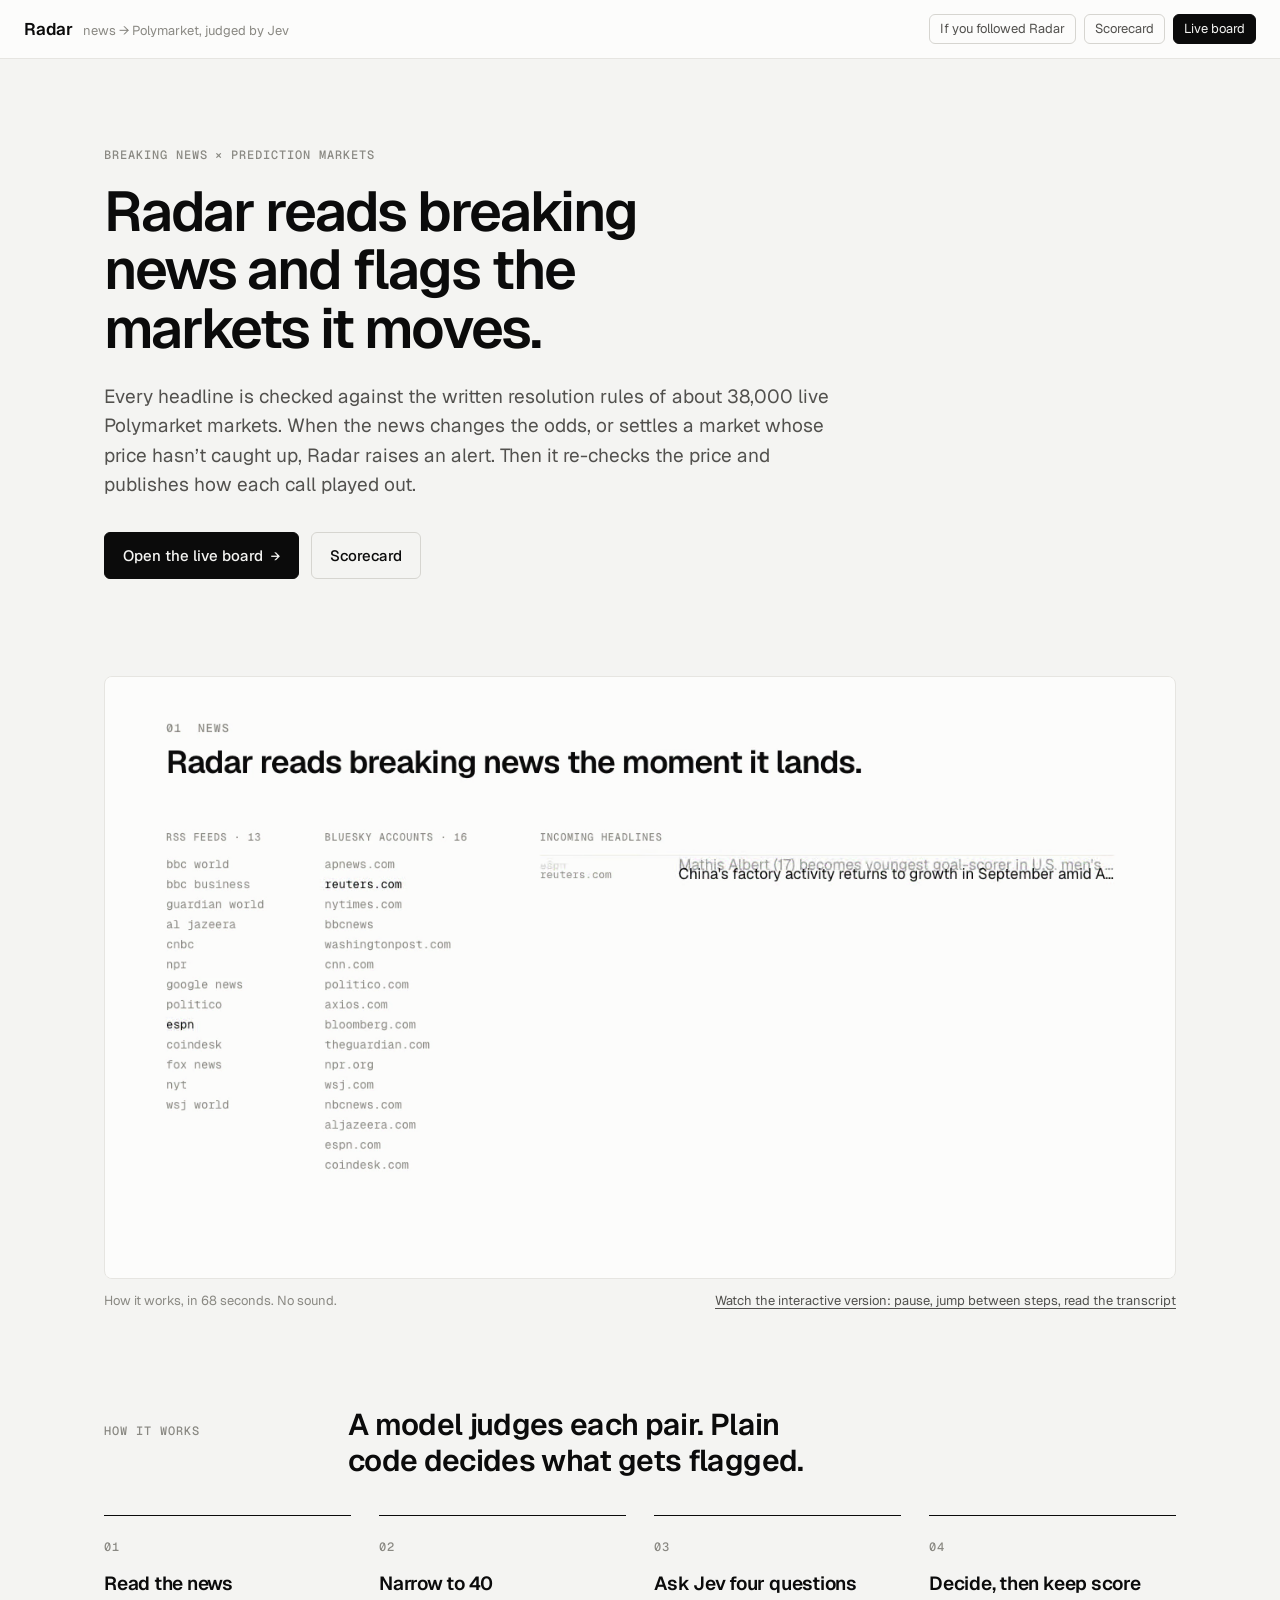
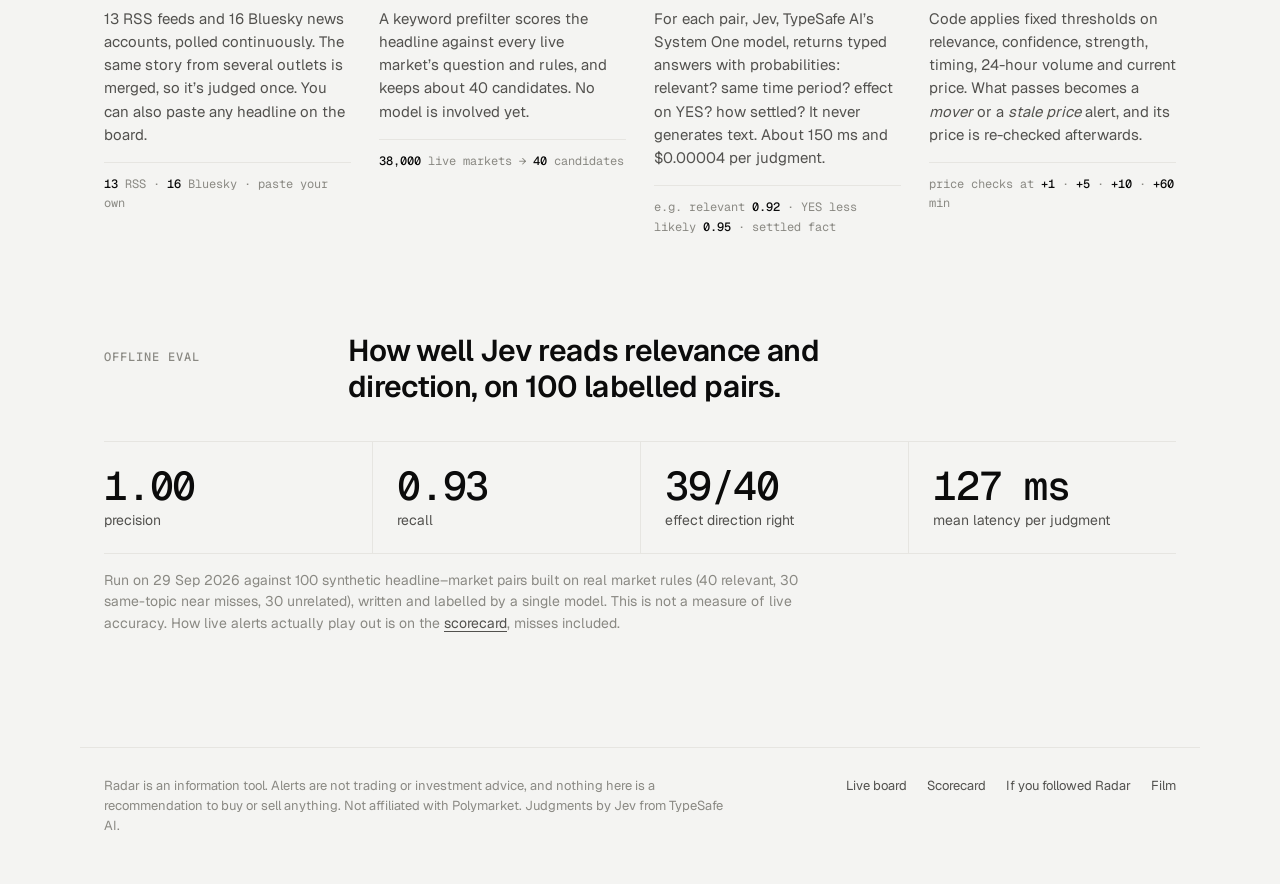
==== commit 3e1ab0ae: "Paper trading: fast backtest on real price history + live simulated account page; cost cuts (15 mark" ====
--- a/web/index.html
+++ b/web/index.html
@@ -97,7 +97,7 @@
 <body>
 <header class="top">
   <div class="brand"><strong>Radar</strong><span class="sub">news → Polymarket, judged by Jev</span></div>
-  <nav class="nav" aria-label="Primary"><a href="/scorecard.html">Scorecard</a><a class="solid" href="/board.html">Live board</a></nav>
+  <nav class="nav" aria-label="Primary"><a href="/paper.html">If you followed Radar</a><a href="/scorecard.html">Scorecard</a><a class="solid" href="/board.html">Live board</a></nav>
 </header>
 
 <main>
@@ -173,7 +173,7 @@
 <footer class="wrap">
   <div class="row">
     <p>Radar is an information tool. Alerts are not trading or investment advice, and nothing here is a recommendation to buy or sell anything. Not affiliated with Polymarket. Judgments by Jev from TypeSafe AI.</p>
-    <nav aria-label="Footer"><a href="/board.html">Live board</a><a href="/scorecard.html">Scorecard</a><a href="/film.html">Film</a></nav>
+    <nav aria-label="Footer"><a href="/board.html">Live board</a><a href="/scorecard.html">Scorecard</a><a href="/paper.html">If you followed Radar</a><a href="/film.html">Film</a></nav>
   </div>
 </footer>
 
--- a/web/style.css
+++ b/web/style.css
@@ -37,6 +37,7 @@
 .live { width: 7px; height: 7px; border-radius: 50%; background: var(--ink-3); align-self: center; }
 .live.on { background: var(--good); animation: breathe 2.4s ease-in-out infinite; }
 @keyframes breathe { 50% { opacity: .35; } }
+.nav { display: flex; gap: 6px; }
 .nav a { font-size: 13px; color: var(--ink-2); text-decoration: none; border: 1px solid var(--line-2); border-radius: 6px; padding: 4px 10px; }
 .nav a:hover { color: var(--ink); border-color: var(--ink-3); }
 .kpis { display: flex; margin-left: auto !important; flex-wrap: wrap; gap: 4px 28px; margin: 0; }
@@ -155,3 +156,63 @@
   .mk-more { grid-template-columns: 1fr; padding: 0 14px 14px 50px; }
 }
 .q .fx .why { flex-basis: 100%; order: -1; color: var(--ink); font-size: 13px; margin: 2px 0 2px; }
+
+/* ---- plain-language alert cards ---- */
+.examples { display: flex; flex-wrap: wrap; align-items: center; gap: 6px; margin: 10px 24px 0; font-size: 12px; color: var(--ink-3); }
+.examples button { border: 1px solid var(--line-2); background: var(--surface); color: var(--ink-2); border-radius: 999px; padding: 4px 11px; font-size: 12px; cursor: pointer; }
+.examples button:hover { color: var(--ink); border-color: var(--ink-3); }
+.summary { margin: -4px 0 10px; font-size: 15px; color: var(--ink-2); }
+.summary b { color: var(--ink); font-weight: 600; }
+.sub-h { font-size: 12px; font-weight: 500; color: var(--ink-3); margin: 0; padding: 14px 20px 6px; border-top: 1px solid var(--line); }
+.mk.cards { padding: 12px 16px 4px; display: grid; gap: 12px; }
+.mk.cards > li { border: 0; }
+.acard { border: 1px solid var(--line-2); border-radius: 8px; padding: 14px 16px; background: var(--raise); }
+.acard.v-settled, .acard.v-early { border-left: 3px solid var(--warn); }
+.acard.v-priced { opacity: .8; }
+.acard header { display: flex; flex-wrap: wrap; align-items: baseline; gap: 4px 10px; }
+.vlabel { font: 600 11px var(--mono); letter-spacing: .04em; text-transform: uppercase; padding: 2px 7px; border-radius: 4px; white-space: nowrap; }
+.vlabel.v-settled { background: var(--bad); color: #fff; }
+.vlabel.v-early { background: var(--warn); color: #1a1400; }
+.vlabel.v-whatif { background: var(--yes); color: #fff; }
+.acard.v-whatif { border-left: 3px solid var(--yes); }
+.vlabel.v-priced, .vlabel.v-quiet { background: var(--mid); color: var(--ink-2); }
+.acard.v-quiet { opacity: .8; }
+.vlabel.v-fyi { border: 1px solid var(--line-2); color: var(--ink-3); }
+.vdesc { font-size: 12px; color: var(--ink-3); }
+.acard h3 { font-size: 16px; font-weight: 600; line-height: 1.35; margin: 8px 0 10px; letter-spacing: -0.01em; }
+.acard h3 a { color: inherit; text-decoration: none; } .acard h3 a:hover { text-decoration: underline; }
+.facts { display: grid; grid-template-columns: repeat(3, minmax(0, auto)); justify-content: start; gap: 6px 28px; margin: 0; }
+.facts dt { font-size: 11px; color: var(--ink-3); }
+.facts dd { margin: 2px 0 0; font-size: 14px; font-weight: 500; }
+.facts dd.up { color: var(--yes); } .facts dd.down { color: var(--no); }
+.whyline { margin: 12px 0 0; font-size: 14px; line-height: 1.45; }
+.track { margin: 6px 0 0; font-size: 12px; color: var(--ink-3); }
+.acts { display: flex; flex-wrap: wrap; align-items: center; gap: 8px; margin-top: 12px; }
+.btn { font-size: 12px; border-radius: 6px; padding: 5px 11px; cursor: pointer; text-decoration: none; border: 1px solid var(--line-2); background: transparent; color: var(--ink-2); }
+.btn.primary { background: var(--ink); color: var(--bg); border-color: var(--ink); }
+.btn.ghost { margin-left: auto; border-color: transparent; }
+.acts .vote { margin: 0; }
+.mk.cards .mk-more { padding: 12px 4px 4px; }
+.mini .vlabel { font-size: 9px; padding: 1px 5px; }
+@media (max-width: 700px) { .facts { grid-template-columns: 1fr; } .examples { margin: 10px 16px 0; } .btn.ghost { margin-left: 0; } }
+
+/* ---- ranking ---- */
+.topbox { margin: 18px 24px 0; background: var(--surface); border: 1px solid var(--line); border-radius: 8px; padding: 14px 16px; }
+.topbox .legend { flex-basis: 100%; }
+.topgrid { display: grid; grid-template-columns: repeat(auto-fill, minmax(230px, 1fr)); gap: 10px; margin-top: 10px; }
+.topc { display: grid; grid-template-columns: 18px 1fr; gap: 3px 8px; padding: 10px 12px; border: 1px solid var(--line-2); border-radius: 6px; text-decoration: none; color: var(--ink); background: var(--raise); }
+.topc:hover { border-color: var(--ink-3); }
+.topn { font: 500 12px var(--mono); color: var(--ink-3); grid-row: span 3; }
+.topq { font-size: 13px; line-height: 1.35; font-weight: 500; }
+.topf { font-size: 12px; font-weight: 600; } .topf.up { color: var(--yes); } .topf.down { color: var(--no); }
+.topm { font: 11px var(--mono); color: var(--ink-3); }
+.sub-h.first { border-top: 0; padding-top: 14px; }
+.sub-h span { font-weight: 400; color: var(--ink-3); margin-left: 6px; }
+.acard .rank { font: 500 12px var(--mono); color: var(--ink-2); }
+.opp { font: 500 11px var(--mono); padding: 2px 7px; border-radius: 4px; border: 1px solid var(--line-2); color: var(--ink-2); }
+.opp.o-high { border-color: var(--ink); color: var(--ink); }
+.favours { margin: 0 0 10px; font-size: 15px; }
+.favours.up b, .favours.up > span:not(.fx-sub) { color: var(--yes); } .favours.down b, .favours.down > span:not(.fx-sub) { color: var(--no); }
+.fx-sub { display: block; font-size: 12px; color: var(--ink-2); margin-top: 2px; }
+.facts { grid-template-columns: repeat(4, minmax(0, auto)); }
+@media (max-width: 900px) { .topbox { margin: 18px 16px 0; } .facts { grid-template-columns: 1fr 1fr; } }
